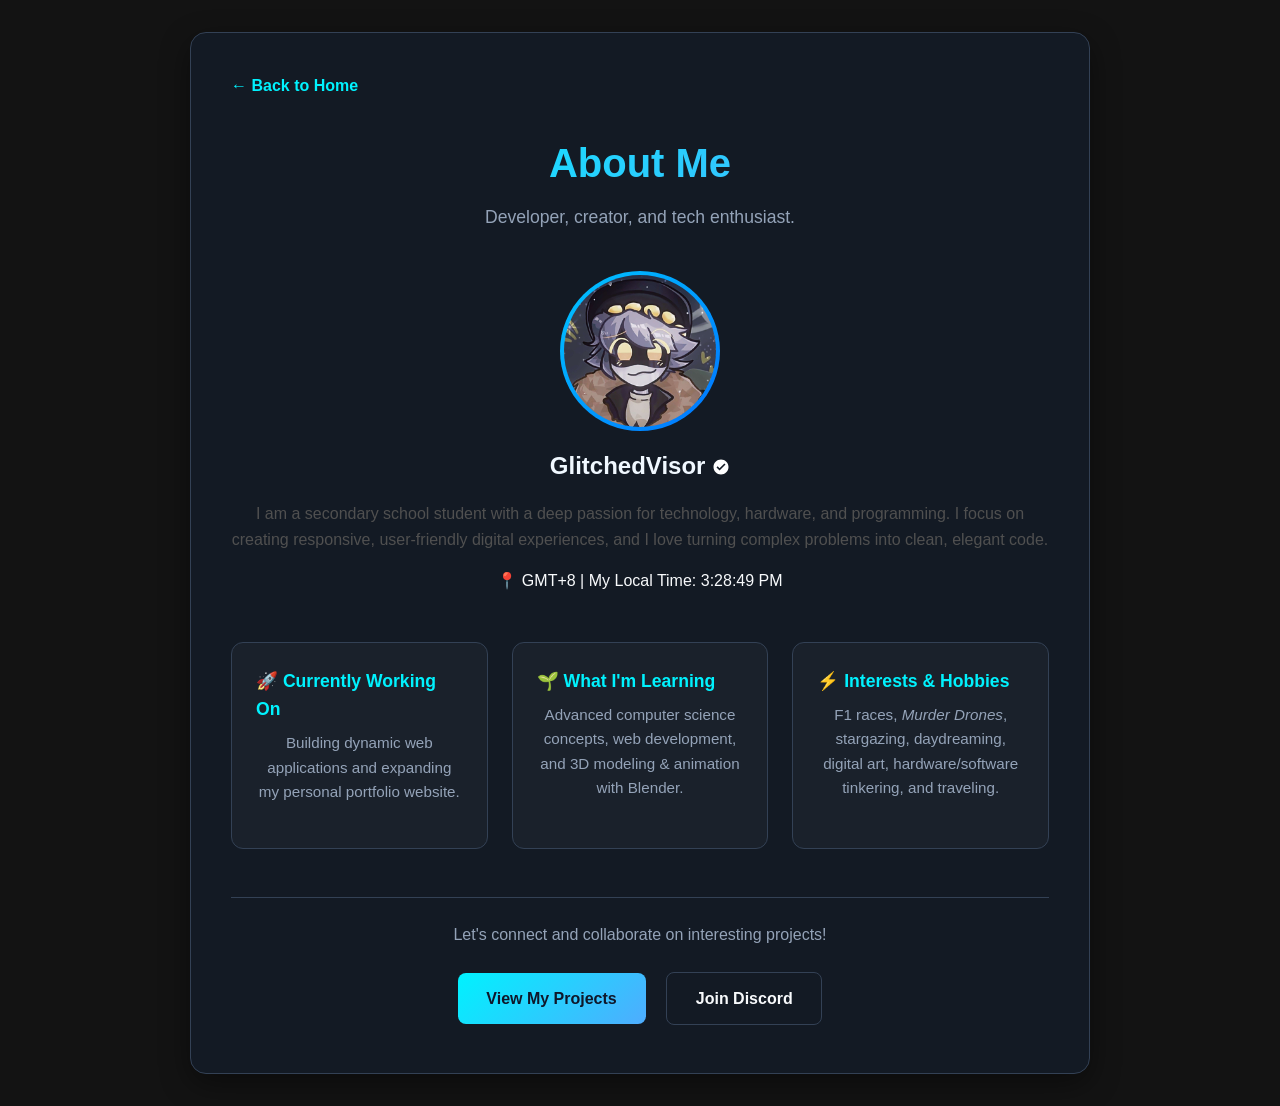
==== introduction.html @ 5b57f814 "Add files via upload" ====
<!DOCTYPE html>
<html lang="en">
<head>
    <meta charset="UTF-8">
    <meta name="viewport" content="width=device-width, initial-scale=1.0">
    <title>About Me | GlitchedVisor</title>
    <link rel="stylesheet" href="style2.css">
</head>
<body>

    <div class="container">
        <div class="top-bar">
            <a href="index.html" class="back-btn">&larr; Back to Home</a>
        </div>

        <header>
            <h1>About Me</h1>
            <p>Developer, creator, and tech enthusiast.</p>
        </header>

        <section class="bio-section profile">
            <div class="profile-frame">
                <img src="images/profilepic.jpg" alt="Portrait of GlitchedVisor" class="profile-img">
            </div>

            <h1 class="name">
                GlitchedVisor 
                <img src="icons/verified.svg" alt="Verified account" class="verified-icon">
            </h1>

            <p class="bio-text">
                I am a secondary school student with a deep passion for technology, hardware, and programming. I focus on creating responsive, user-friendly digital experiences, and I love turning complex problems into clean, elegant code.
            </p>

            <div class="live-clock">
                📍 GMT+8 | My Local Time: <span id="local-time">--:--:--</span>
            </div>
        </section>

        <section class="facts-grid">
            <div class="fact-card">
                <h3>🚀 Currently Working On</h3>
                <p>Building dynamic web applications and expanding my personal portfolio website.</p>
            </div>
            <div class="fact-card">
                <h3>🌱 What I'm Learning</h3>
                <p>Advanced computer science concepts, web development, and 3D modeling & animation with Blender.</p>
            </div>
            <div class="fact-card">
                <h3>⚡ Interests & Hobbies</h3>
                <p>F1 races, <em>Murder Drones</em>, stargazing, daydreaming, digital art, hardware/software tinkering, and traveling.</p>
            </div>
        </section>

        <section class="cta-section">
            <p style="color: var(--text-muted); margin-bottom: 1rem;">Let's connect and collaborate on interesting projects!</p>
            <a href="index.html #projects" class="btn btn-primary">View My Projects</a>
            <a href="#" target="_blank" class="btn btn-secondary">Join Discord</a>
        </section>
    </div>

    <script src="script2.js"></script>
</body>
</html>
---- style2.css ----
:root {
    --bg-color: rgb(19, 19, 19);;        /* Main dark background */
    --card-bg: #131a24;         /* Dark blue-gray for cards */
    --text-main: #f8fafc;       /* Bright white for text */
    --text-muted: #94a3b8;      /* Soft grey for secondary text */
    --accent-primary: #00f2fe;  /* Neon cyan accent */
    --accent-secondary: #4facfe;/* Soft blue accent */
    --border-color: #334155;    /* Border outline color */
}

* {
    margin: 0;
    padding: 0;
    box-sizing: border-box;
    font-family: 'Segoe UI', Tahoma, Geneva, Verdana, sans-serif;
}

/* Page Fade Transition */
body {
    opacity: 0;
    transition: opacity 0.4s ease-in-out;
}

body.fade-in {
    opacity: 1;
}

@media (prefers-reduced-motion: reduce) {
    body {
        transition: none;
    }
}

body {
    background-color: var(--bg-color);
    color: var(--text-main);
    line-height: 1.6;
    padding: 2rem;
    min-height: 100vh;
    display: flex;
    justify-content: center;
    align-items: center;
}

/* Container Layout */
.container {
    max-width: 900px;
    width: 100%;
    background: var(--card-bg);
    border-radius: 16px;
    border: 1px solid var(--border-color);
    padding: 2.5rem;
    box-shadow: 0 10px 30px rgba(0, 0, 0, 0.4);
}

/* Navigation Button */
.back-btn {
    display: inline-block;
    text-decoration: none;
    color: var(--accent-primary);
    font-weight: 600;
    margin-bottom: 2rem;
    transition: transform 0.2s ease;
}

.back-btn:hover {
    transform: translateX(-5px);
}

/* Page Header */
header {
    margin-bottom: 2.5rem;
    text-align: center;
}

header h1 {
    font-size: 2.5rem;
    background: linear-gradient(135deg, var(--accent-primary), var(--accent-secondary));
    background-clip: text;
    -webkit-background-clip: text;
    -webkit-text-fill-color: transparent;
}

header p {
    color: var(--text-muted);
    font-size: 1.1rem;
    margin-top: 0.5rem;
}

/* Main Bio Section */
.bio-section {
    display: grid;
    grid-template-columns: 1fr 2fr;
    gap: 2rem;
    align-items: center;
    margin-bottom: 3rem;
}

.avatar-box {
    text-align: center;
}

.avatar {
    width: 180px;
    height: 180px;
    border-radius: 50%;
    border: 3px solid var(--accent-primary);
    object-fit: cover;
    box-shadow: 0 0 20px rgba(0, 242, 254, 0.2);
}

.bio-text h2 {
    font-size: 1.5rem;
    margin-bottom: 1rem;
    color: var(--text-main);
}

.bio-text p {
    color: var(--text-muted);
    margin-bottom: 1rem;
}

/* Quick Facts Grid */
.facts-grid {
    display: grid;
    grid-template-columns: repeat(auto-fit, minmax(250px, 1fr));
    gap: 1.5rem;
    margin-bottom: 3rem;
}

.fact-card {
    background: rgba(255, 255, 255, 0.03);
    border: 1px solid var(--border-color);
    border-radius: 12px;
    padding: 1.5rem;
    transition: transform 0.2s ease, border-color 0.2s ease;
}

.fact-card:hover {
    transform: translateY(-5px);
    border-color: var(--accent-primary);
}

.fact-card h3 {
    font-size: 1.1rem;
    color: var(--accent-primary);
    margin-bottom: 0.5rem;
}

.fact-card p {
    color: var(--text-muted);
    font-size: 0.95rem;
}

/* Call To Action Buttons */
.cta-section {
    text-align: center;
    padding-top: 1.5rem;
    border-top: 1px solid var(--border-color);
}

.btn {
    display: inline-block;
    padding: 0.8rem 1.8rem;
    border-radius: 8px;
    font-weight: 600;
    text-decoration: none;
    transition: background 0.2s ease, transform 0.2s ease;
    margin: 0.5rem;
}

.btn-primary {
    background: linear-gradient(135deg, var(--accent-primary), var(--accent-secondary));
    color: #0f172a;
}

.btn-secondary {
    background: transparent;
    color: var(--text-main);
    border: 1px solid var(--border-color);
}

.btn:hover {
    transform: translateY(-2px);
    opacity: 0.9;
}

/* Responsive Mobile Layout */
@media (max-width: 768px) {
    .bio-section {
        grid-template-columns: 1fr;
        text-align: center;
    }
}


/* =================   
        profile
   ================= */
.profile {
    display: flex;
    flex-direction: column;
    align-items: center;
    gap: 16px;
    text-align: center;
}

.profile-frame {
    width: 160px;
    height: 160px;
    margin: 0;
    padding: 4px;
    border-radius: 50%;
    background: linear-gradient(135deg, rgb(0, 198, 255), rgb(0, 114, 255));
}

.profile-img {
    display: block;
    width: 100%;
    height: 100%;
    object-fit: cover;
    border-radius: 50%;
}

.verified-icon {
    width: 18px;
    height: 18px;
    vertical-align: middle;
}

h1 {
    color: aliceblue;
}

.name {
    margin: 0;
    text-align:center;
}

.profile p {
    margin: 0;
}

p {
    text-align: center;
    margin-bottom:20px;
    color:rgb(80, 80, 80)
}
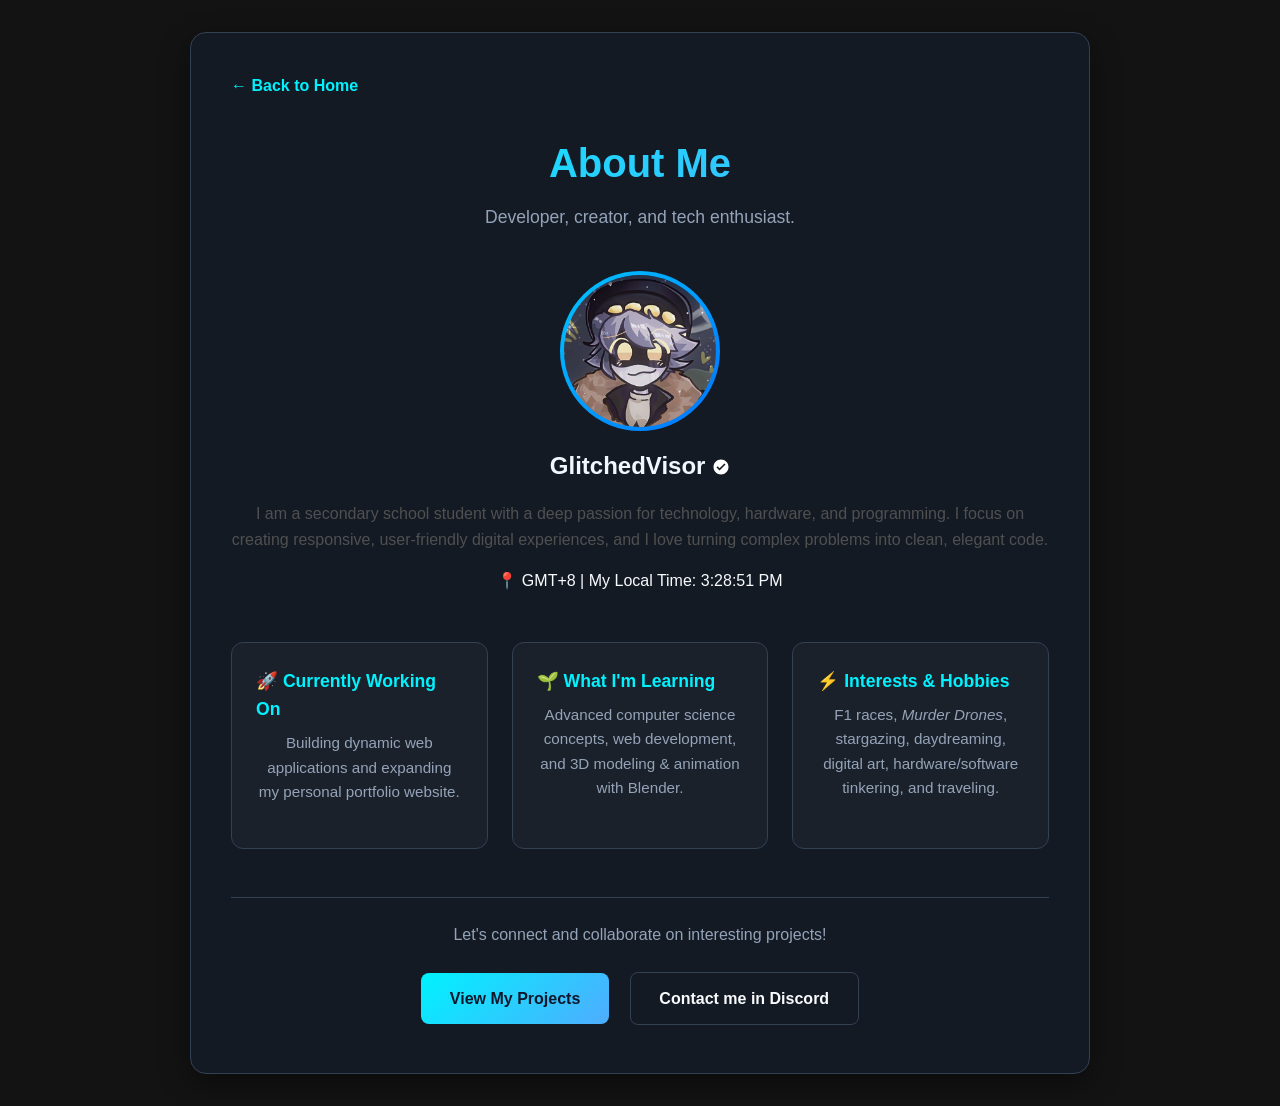
==== commit d59526df: "Revise introduction.html with updated contact link Updated the introduction.html file to include a d" ====
--- a/introduction.html
+++ b/introduction.html
@@ -55,10 +55,10 @@
         <section class="cta-section">
             <p style="color: var(--text-muted); margin-bottom: 1rem;">Let's connect and collaborate on interesting projects!</p>
             <a href="index.html #projects" class="btn btn-primary">View My Projects</a>
-            <a href="#" target="_blank" class="btn btn-secondary">Join Discord</a>
+            <a href="https://discord.com/users/1510550254683029514" target="_blank" class="btn btn-secondary">Contact me in Discord</a>
         </section>
     </div>
 
     <script src="script2.js"></script>
 </body>
-</html>+</html>
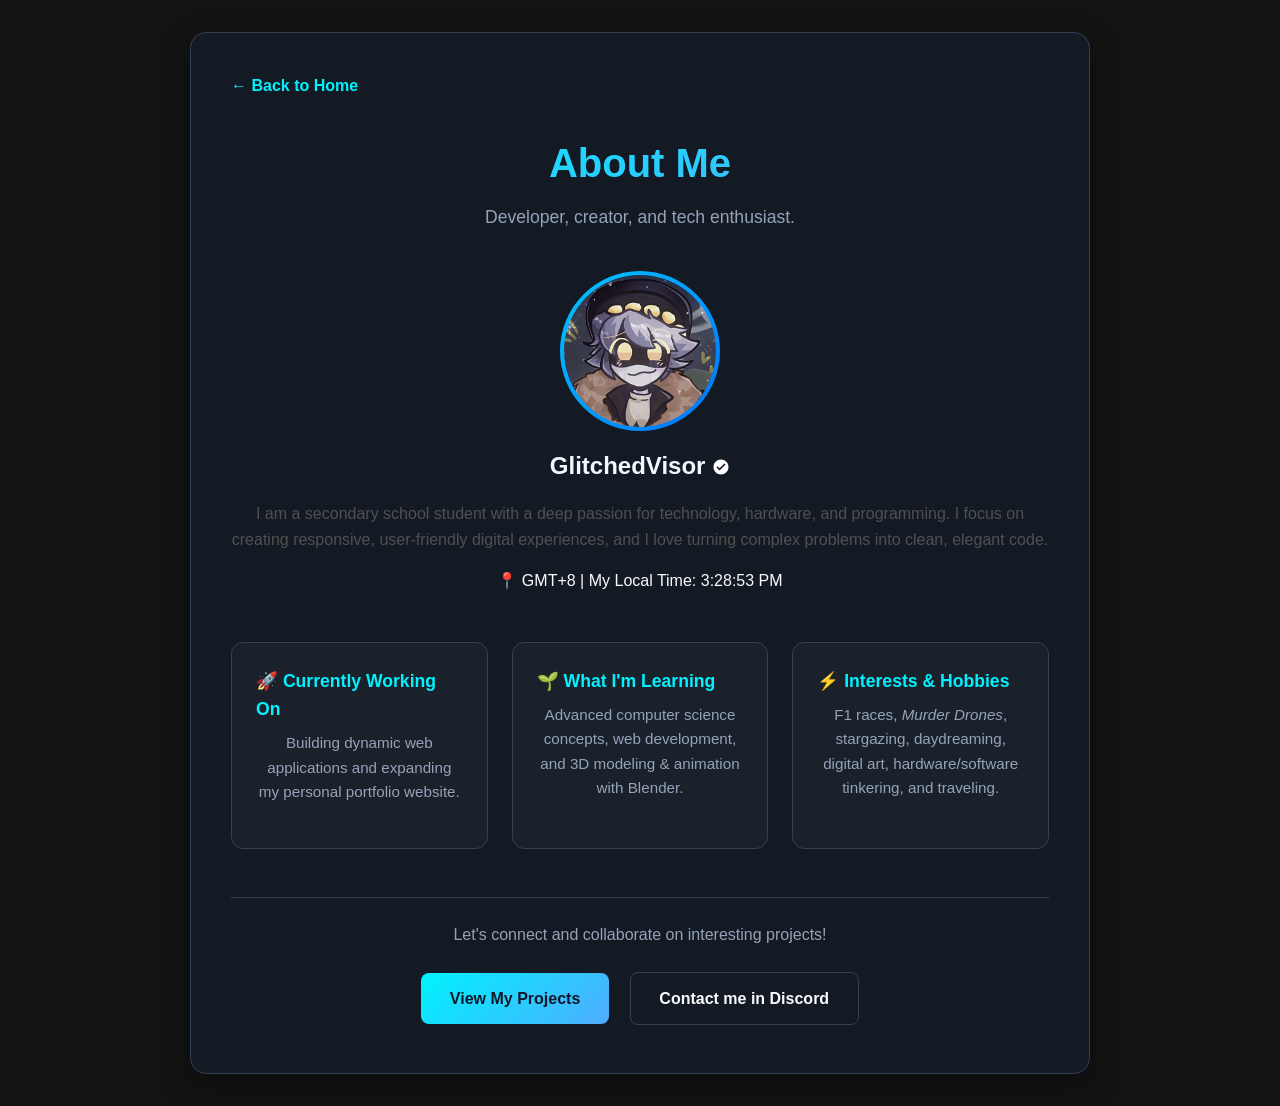
==== commit 6b68ae63: "Update introduction.html" ====
--- a/introduction.html
+++ b/introduction.html
@@ -54,7 +54,7 @@
 
         <section class="cta-section">
             <p style="color: var(--text-muted); margin-bottom: 1rem;">Let's connect and collaborate on interesting projects!</p>
-            <a href="index.html #projects" class="btn btn-primary">View My Projects</a>
+            <a href="index.html/#projects" class="btn btn-primary">View My Projects</a>
             <a href="https://discord.com/users/1510550254683029514" target="_blank" class="btn btn-secondary">Contact me in Discord</a>
         </section>
     </div>
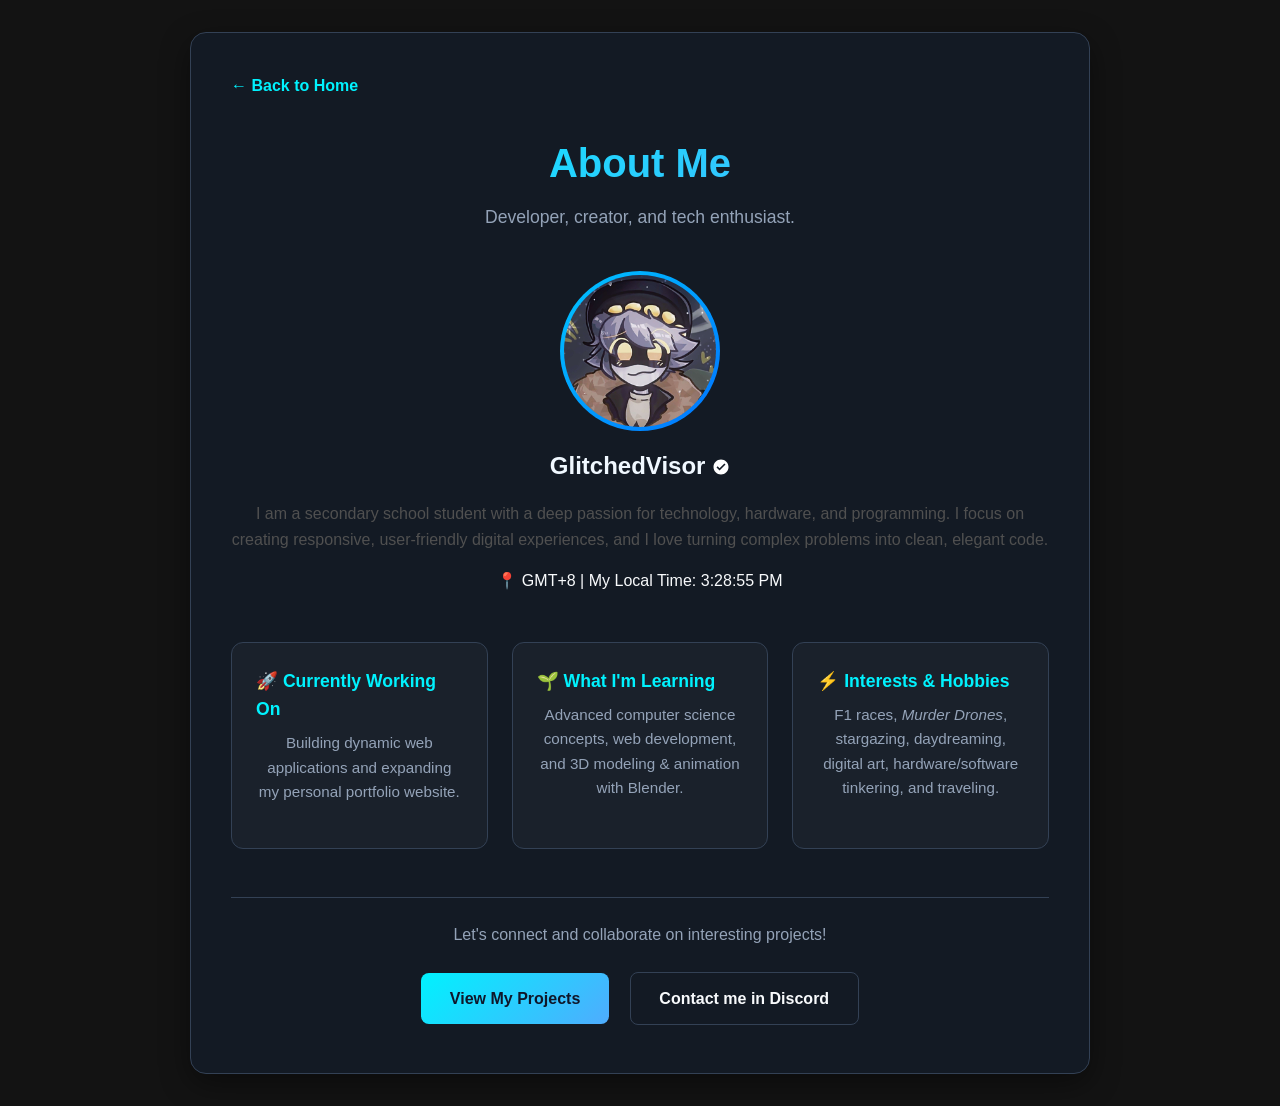
==== commit 58e95888: "Update introduction.html" ====
--- a/introduction.html
+++ b/introduction.html
@@ -54,7 +54,7 @@
 
         <section class="cta-section">
             <p style="color: var(--text-muted); margin-bottom: 1rem;">Let's connect and collaborate on interesting projects!</p>
-            <a href="index.html/#projects" class="btn btn-primary">View My Projects</a>
+            <a href="index.html" class="btn btn-primary">View My Projects</a>
             <a href="https://discord.com/users/1510550254683029514" target="_blank" class="btn btn-secondary">Contact me in Discord</a>
         </section>
     </div>
